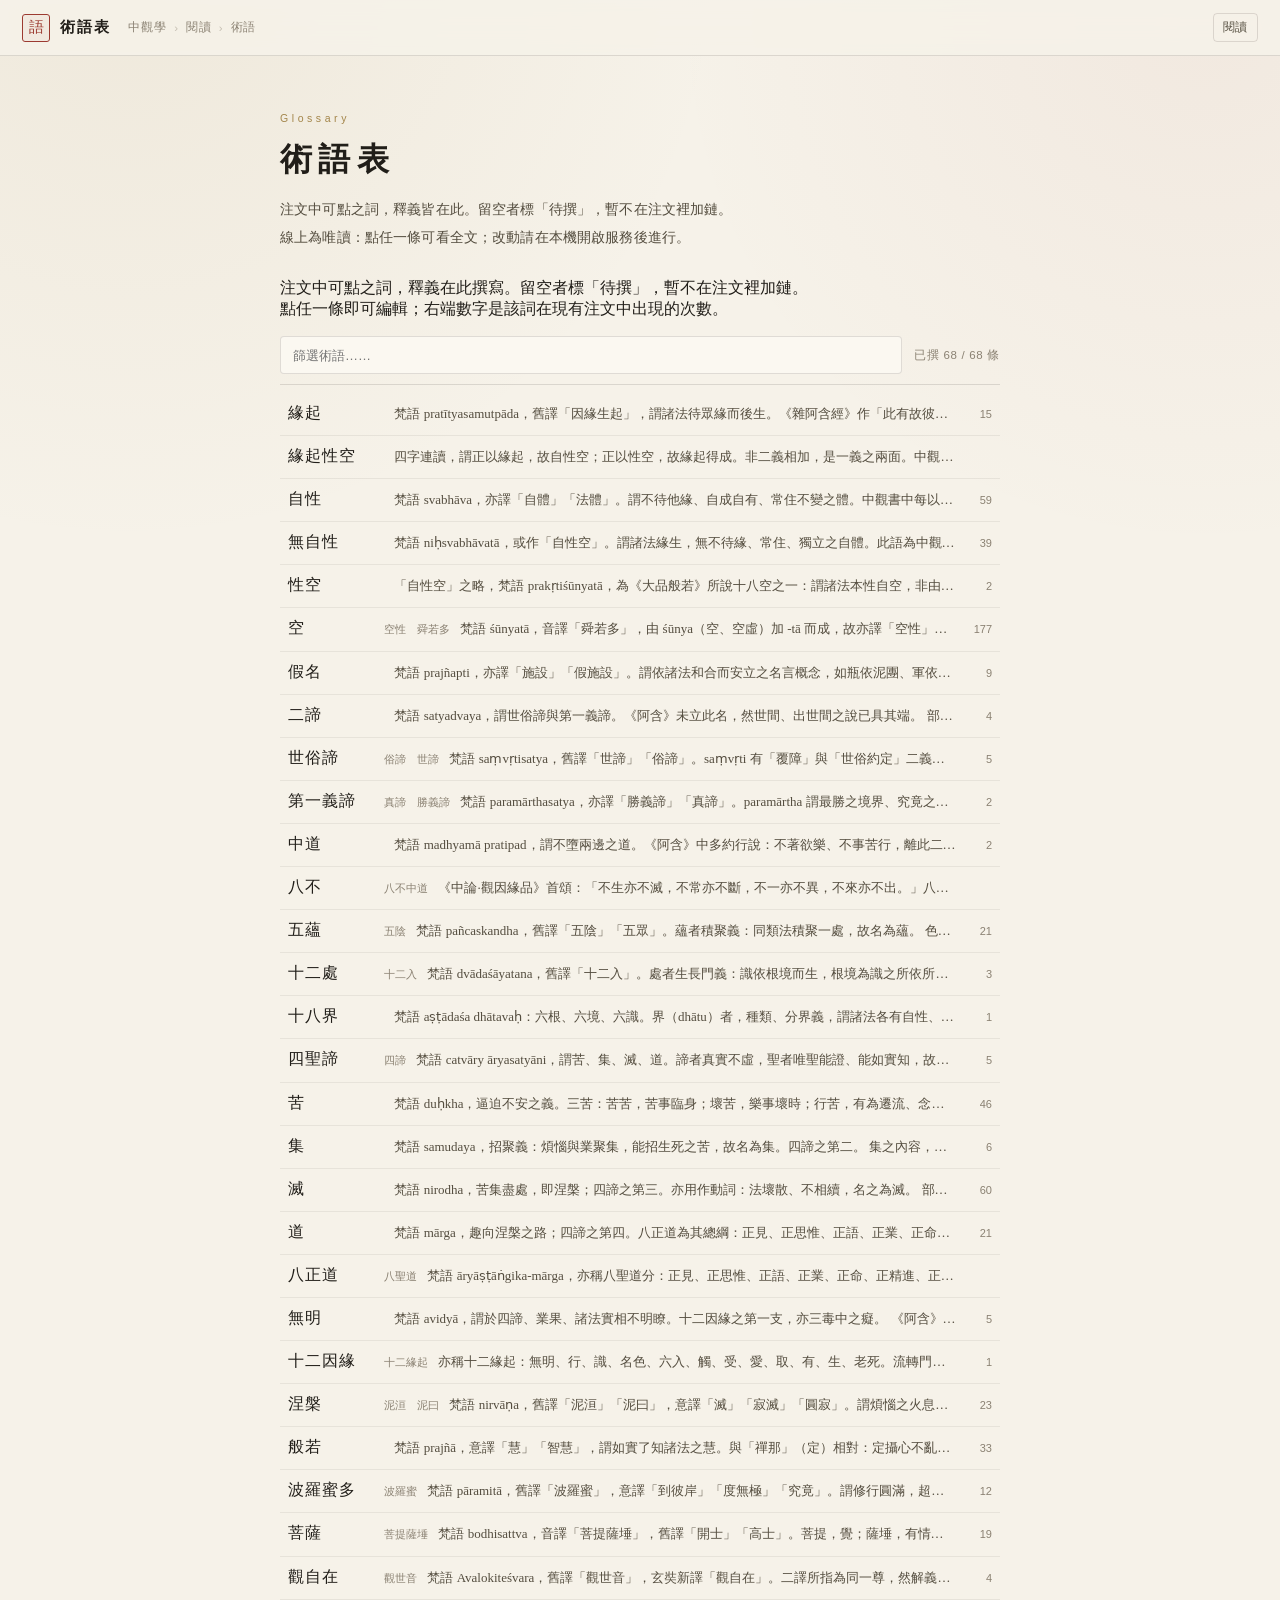
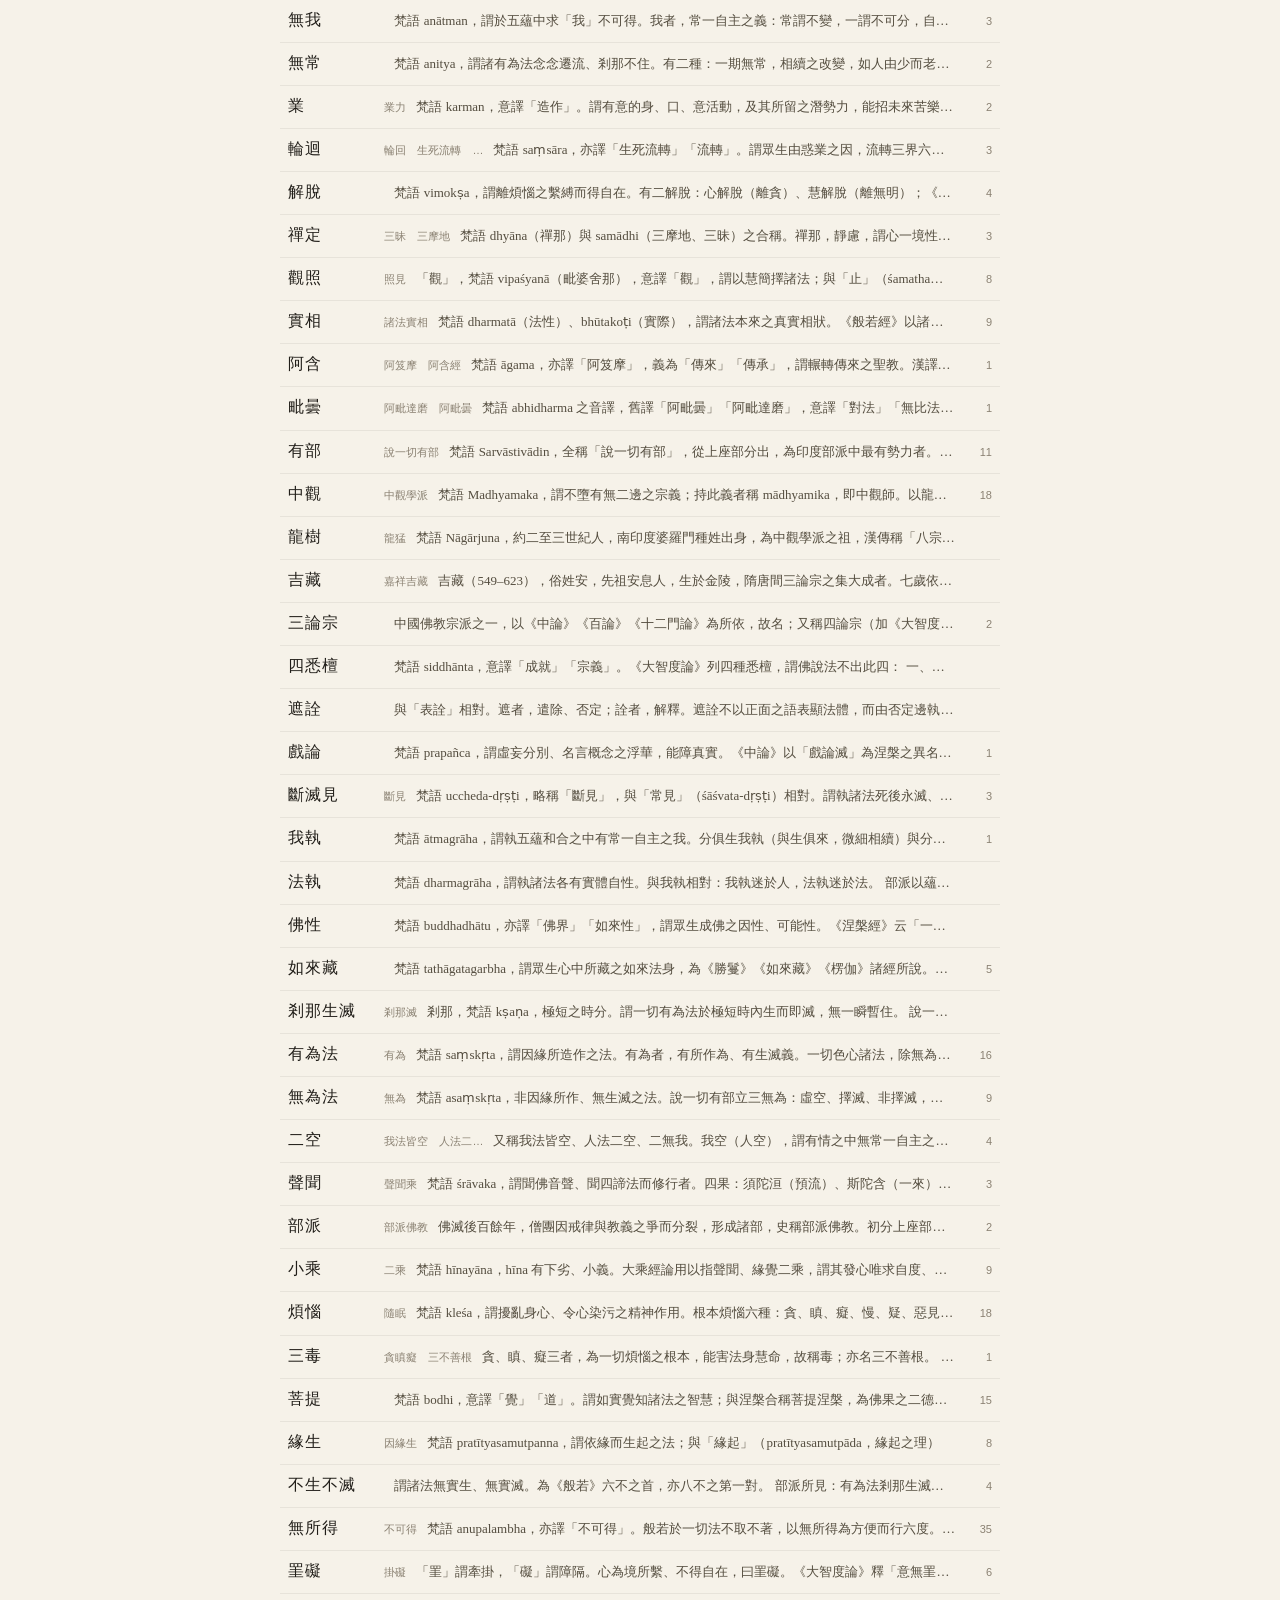
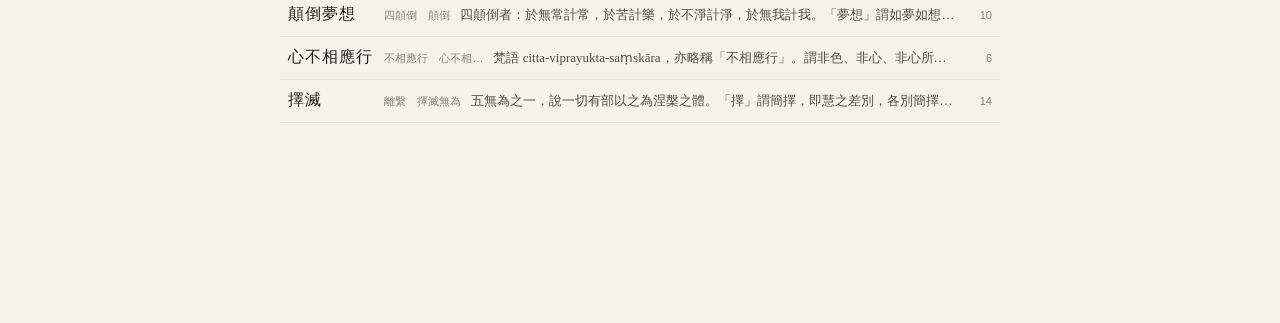
==== glossary.html @ e96fe8f3 "阅读页上线：心经白文与四十六条注、术语表 线上为只读本：页面探测不到本地 api/*，即转唯读，注文改读 annotations/T08n0251.json，术语读 glossary/terms.js" ====
<!DOCTYPE html>
<html lang="zh-Hans">
<head>
<meta charset="utf-8">
<meta name="viewport" content="width=device-width, initial-scale=1">
<title>術語表 · 中觀學</title>
<link rel="stylesheet" href="assets/reader.css?v=24">
<style>
.gpage{padding:56px 22px 200px}
.gwrap{max-width:720px;margin:0 auto}
.g-kicker{font-family:var(--sans);font-size:10.5px;letter-spacing:.34em;color:var(--gold);margin:0 0 14px}
.g-h1{font-size:32px;font-weight:600;letter-spacing:.2em;margin:0 0 14px}
.g-sub{font-size:14px;line-height:2;color:var(--ink-2);margin:0 0 26px;letter-spacing:.01em}
.g-bar{display:flex;align-items:center;gap:12px;margin:0 0 8px;padding-bottom:10px;border-bottom:1px solid var(--line)}
#gq{
  flex:1;min-width:0;height:38px;padding:0 12px;outline:none;
  font-family:var(--sans);font-size:13px;color:var(--ink);
  background:var(--paper-2);border:1px solid var(--line);border-radius:4px;
}
#gq:focus{border-color:rgba(156,58,48,.4)}
.g-count{flex:none;font-family:var(--sans);font-size:11.5px;letter-spacing:.06em;color:var(--ink-3)}
.g-row{
  display:flex;align-items:baseline;gap:10px;padding:10px 8px;cursor:pointer;
  border-bottom:1px solid var(--line-2);transition:.15s;
}
.g-row:hover{background:rgba(33,30,25,.035)}
.g-k{flex:none;min-width:5.4em;font-size:16px;letter-spacing:.06em;color:var(--ink)}
.g-k.wait{color:var(--ink-3)}
.g-aka{
  flex:none;font-family:var(--sans);font-size:11px;color:var(--ink-3);
  max-width:9em;overflow:hidden;text-overflow:ellipsis;white-space:nowrap;
}
.g-t{
  flex:1;min-width:0;font-size:13px;line-height:1.7;color:var(--ink-2);
  overflow:hidden;text-overflow:ellipsis;white-space:nowrap;
}
.g-t.wait{color:var(--ink-3);letter-spacing:.1em;font-size:12px}
.g-n{
  flex:none;font-family:var(--sans);font-size:11px;color:var(--ink-3);
  min-width:2.4em;text-align:right;
}
.ed-ro{font-size:12.5px;line-height:1.85;color:var(--ink-3);letter-spacing:.02em}
.g-chk{display:flex;align-items:center;gap:7px;font-size:13px;color:var(--ink-2);padding-top:8px}
.g-empty{padding:26px 8px;font-family:var(--sans);font-size:12.5px;color:var(--ink-3)}
@media (max-width:720px){
  .gpage{padding:34px 16px 190px}
  .g-h1{font-size:26px}
  .g-aka{display:none}
  .g-k{min-width:4.6em;font-size:15px}
}
</style>
</head>
<body>
<div id="bar"></div>

<header class="top">
  <a class="brand" href="reading.html" title="返回閱讀目錄"><span class="seal">語</span><b>術語表</b></a>
  <nav class="crumb"><a href="index.html">中觀學</a><i>›</i><a href="reading.html">閱讀</a><i>›</i><span>術語</span></nav>
  <div class="where" id="where"></div>
  <div class="tools"><a href="reading.html">閱讀</a></div>
</header>

<main class="gpage"><div class="gwrap">
  <p class="g-kicker">Glossary</p>
  <h1 class="g-h1">術語表</h1>
  <p class="g-sub" id="gSub">
    注文中可點之詞，釋義在此撰寫。留空者標「待撰」，暫不在注文裡加鏈。<br>
    點任一條即可編輯；右端數字是該詞在現有注文中出現的次數。
  </p>
    注文中可點之詞，釋義在此撰寫。留空者標「待撰」，暫不在注文裡加鏈。<br>
    點任一條即可編輯；右端數字是該詞在現有注文中出現的次數。
  </p>

  <div class="g-bar">
    <input id="gq" type="search" placeholder="篩選術語……" autocomplete="off">
    <span class="g-count" id="gCount"></span>
  </div>
  <div class="g-list" id="gList"></div>
</div></main>

<div class="editor" id="ged">
  <div class="ed-in">
    <div class="ed-quote" id="gedHead"></div>
    <div class="ed-fields">
      <label class="ed-f"><span class="ed-k">術語</span><input id="gk" placeholder="詞，如「緣起」"></label>
      <label class="ed-f"><span class="ed-k">異名</span><input id="gaka" placeholder="以「、」隔開，可空"></label>
      <label class="ed-f"><span class="ed-k k-guan">釋義</span><textarea id="gt" rows="3" placeholder="一句話說清其義；可另起一行引經論原文"></textarea></label>
      <label class="ed-f"><span class="ed-k">所據</span><input id="grefs" placeholder="經論名，以「、」隔開，可空"></label>
      <label class="ed-f"><span class="ed-k">所引</span><span class="ed-ro" id="gsrc">無</span></label>
      <label class="ed-f"><span class="ed-k">加鏈</span><span class="g-chk"><input type="checkbox" id="gauto"> 注文中自動加鏈（每條注只鏈首次）</span></label>
    </div>
    <div class="ed-act">
      <span class="hint" id="gHint"></span>
      <button id="gDel" class="danger">刪除</button>
      <button id="gCancel">取消</button>
      <button id="gSave" class="pri">存</button>
    </div>
  </div>
</div>

<div class="toast" id="toast"></div>

<script src="assets/glossary.js?v=24"></script>
</body>
</html>
---- assets/reader.css ----
:root{
  --paper:#f6f2e9; --paper-2:#fbf8f1; --paper-3:#efe9dc;
  --ink:#211e19; --ink-2:#544d3f; --ink-3:#8a8172;
  --line:rgba(33,30,25,.13); --line-2:rgba(33,30,25,.07);
  --red:#9c3a30; --red-soft:#c2695a; --gold:#a3854a; --jade:#2d5d55;
  --serif:"Songti SC","STSong","Noto Serif SC","Source Han Serif SC",serif;
  --sans:-apple-system,BlinkMacSystemFont,"PingFang SC","Hiragino Sans GB","Microsoft YaHei",sans-serif;
  --fs:18px;
}
*{box-sizing:border-box}
html{-webkit-text-size-adjust:100%}
body{
  margin:0;background:var(--paper);color:var(--ink);font-family:var(--serif);
  -webkit-font-smoothing:antialiased;
  background-image:
    radial-gradient(circle at 10% -6%, rgba(163,133,74,.09), transparent 40%),
    radial-gradient(circle at 94% 2%, rgba(156,58,48,.05), transparent 36%);
  background-attachment:fixed;
}
::selection{background:rgba(156,58,48,.16)}
a{color:inherit;text-decoration:none}

/* 頂欄 */
.top{
  position:sticky;top:0;z-index:60;height:56px;display:flex;align-items:center;gap:18px;
  padding:0 22px;background:rgba(246,242,233,.9);
  backdrop-filter:saturate(160%) blur(12px);-webkit-backdrop-filter:saturate(160%) blur(12px);
  border-bottom:1px solid var(--line);
}
.brand{display:flex;align-items:center;gap:10px;flex:none}
.seal{width:28px;height:28px;border:1px solid var(--red);color:var(--red);display:grid;place-items:center;font-size:15px;border-radius:3px;background:rgba(156,58,48,.04)}
.brand b{font-size:15px;font-weight:600;letter-spacing:.12em}
.where{font-family:var(--sans);font-size:12px;color:var(--ink-3);letter-spacing:.08em;flex:1;min-width:0;overflow:hidden;text-overflow:ellipsis;white-space:nowrap}
.where em{font-style:normal;color:var(--red)}
.tools{display:flex;gap:6px;flex:none}
.tools button{
  font-family:var(--sans);font-size:12px;letter-spacing:.06em;color:var(--ink-2);
  background:transparent;border:1px solid var(--line);border-radius:4px;
  padding:5px 9px;cursor:pointer;transition:.18s;
}
.tools button:hover{background:rgba(33,30,25,.05);color:var(--ink)}
.tools button[aria-pressed="true"]{color:var(--red);border-color:rgba(156,58,48,.35);background:rgba(156,58,48,.06)}
#bar{position:fixed;top:0;left:0;height:2px;width:0;background:linear-gradient(90deg,var(--gold),var(--red));z-index:70;transition:width .1s linear}

/* 正文：單元即一個問答回合 */
#reader{padding:40px 22px 160px}
#body{max-width:672px;margin:0 auto}
.unit{
  font-size:var(--fs);line-height:2.06;letter-spacing:.012em;
  text-indent:2em;margin:0 0 .38em;text-align:justify;
}
.qw{color:var(--red);font-weight:400}
.aw{color:var(--jade);font-weight:400}
.mark{
  color:var(--red);font-size:.62em;vertical-align:super;line-height:0;
  cursor:pointer;padding:0 1px;font-family:var(--sans);transition:.15s;
}
.mark::after{content:attr(data-no)}
.mark + .mark{margin-left:3px}  /* 一句之內詞注與句注相鄰時，兩個小號不致連作一團 */
.mark:hover{background:var(--red);color:#fff;border-radius:2px}
.mark.flash{animation:fl .9s ease}
@keyframes fl{0%,100%{background:transparent}30%{background:rgba(156,58,48,.22)}}

/* 注：緊跟在有注的單元之後 */
.notes{
  margin:2px 0 18px;padding:9px 0 2px 13px;
  border-left:2px solid rgba(156,58,48,.16);
  font-size:calc(var(--fs) * .79);line-height:1.82;color:var(--ink-2);
}
.nt{display:flex;gap:8px;padding:2px 6px 2px 0;border-radius:3px;transition:.15s}
.nt:hover{background:rgba(33,30,25,.035)}
.nt.flash{background:rgba(156,58,48,.09)}
.nn{color:var(--red);flex:none;width:1.25em;font-family:var(--sans);font-size:.92em;cursor:pointer;padding-top:.15em}
.nb{flex:1;cursor:text;white-space:normal;word-break:break-word}

/* 注文分三截：原義 / 觀義 / 串講。各帶小標籤，字號比注文再小一檔 */
.nparts{margin-top:.3em}
.npart{display:block;margin:0 0 .42em;white-space:normal}
.npart:last-child{margin-bottom:0}
/* 分段：首段緊接標籤不縮進（.np），其後各段不空行，只首行縮進兩格（.np-p） */
.np-p{margin:0;text-indent:2em}
.nk{
  display:inline-block;font-family:var(--sans);font-size:10px;letter-spacing:.1em;
  padding:1px 5px;border-radius:3px;margin-right:.5em;vertical-align:.12em;white-space:nowrap;
}
.k-yuan{color:#7a5a1e;background:rgba(163,133,74,.15)}
.k-guan{color:var(--red);background:rgba(156,58,48,.09)}
.k-chuan{color:var(--jade);background:rgba(45,93,85,.11)}
.k-other{color:var(--ink-3);background:rgba(33,30,25,.06)}
.np{white-space:normal}
.nb-i{white-space:normal}
.nplain{white-space:normal;margin-top:.35em}
/* 所引：一書一條，含品名、原文、出處 */
.nsrc{
  margin-top:.55em;font-family:var(--sans);font-size:11px;line-height:1.7;
  color:var(--ink-3);letter-spacing:.02em;
}
.nsrc i{font-style:normal;opacity:.62;margin-right:.5em}
.nsrc-l{display:flex;flex-direction:column;gap:.5em}
.nsrc-i{padding-left:.8em;border-left:2px solid rgba(156,58,48,.16)}
.nsw{font-family:var(--serif);font-size:12.5px;color:var(--gold);letter-spacing:.05em}
.nsq{
  font-family:"Kaiti SC","STKaiti","KaiTi",var(--serif);
  font-size:calc(var(--fs)*.79);line-height:1.95;color:var(--ink-2);
  white-space:pre-line;letter-spacing:.02em;margin:.1em 0 .06em;
}
.nsl{font-size:10.5px;color:var(--ink-3);opacity:.78;letter-spacing:.02em}

/* 術語：注文裡可點的詞，虛線下劃 */
.term{
  color:var(--red);cursor:pointer;padding:0 1px;
  border-bottom:1px dotted rgba(156,58,48,.42);transition:.15s;
}
.term:hover{background:rgba(156,58,48,.08);border-bottom-color:var(--red)}

/* 術語卡：釋義可長至數段，故設限高、內滾 */
.tcard{
  position:absolute;z-index:85;width:min(420px,88vw);
  max-height:min(72vh,560px);overflow:auto;overscroll-behavior:contain;
  background:var(--paper-2);border:1px solid var(--line);border-radius:6px;
  box-shadow:0 14px 34px -22px rgba(33,30,25,.8);padding:13px 15px;
  font-size:13px;line-height:1.92;color:var(--ink-2);
}
.tcard[hidden]{display:none}
.tcard p{margin:.62em 0 0}
.tcard p:first-child{margin-top:0}
.tc-h{display:flex;align-items:baseline;gap:8px;margin:0 0 6px}
.tc-h b{font-size:15.5px;font-weight:600;letter-spacing:.08em;color:var(--red)}
.tc-h button{
  margin-left:auto;border:0;background:transparent;color:var(--ink-3);cursor:pointer;
  font-family:var(--sans);font-size:14px;line-height:1;padding:0 2px;
}
.tc-h button:hover{color:var(--red)}
.tc-empty{color:var(--ink-3);letter-spacing:.1em;font-size:12.5px}
/* 術語卡所引：左豎線，書名・品名・引文・行號四層 */
.tc-quote{
  margin:.85em 0 0;padding:.1em 0 .1em .8em;
  border-left:2px solid var(--line);
}
.tq-k{font-family:var(--sans);font-size:10.5px;letter-spacing:.14em;color:var(--ink-3);margin:0 0 .2em}
.tq-h{font-family:var(--sans);font-size:11px;letter-spacing:.04em;color:var(--red-soft)}
.tq-q{margin:.1em 0 0;font-size:12.5px;line-height:1.85;white-space:pre-line}
.tq-l{margin:.15em 0 0;font-family:var(--sans);font-size:10.5px;color:var(--ink-3);letter-spacing:.03em}
.tc-src{margin-top:.55em;font-family:var(--sans);font-size:11px;color:var(--ink-3)}
.tc-act{
  margin-top:.6em;padding-top:.5em;border-top:1px solid var(--line-2);
  font-family:var(--sans);font-size:11px;letter-spacing:.06em;
}
.tc-act a{color:var(--red)}
/* 注文前的引文：所注原文，用朱色括起來，與注文分開 */
.nq{color:var(--red-soft);letter-spacing:.01em}
.nq::before{content:"「"}
.nq::after{content:"」"}
.nc{color:var(--ink-3);padding-right:.15em}
/* 底本引文跨段未收號處，末尾補的淡色收號（非原文） */
.qfill{color:var(--ink-3);opacity:.55;cursor:help}
.nd{
  flex:none;border:0;background:transparent;color:var(--ink-3);cursor:pointer;
  font-family:var(--sans);font-size:11px;opacity:0;transition:.15s;padding:0 4px;
}
.nt:hover .nd{opacity:1}
.nd:hover{color:var(--red)}

/* 只讀（靜態託管，無 api 可寫）：藏起「加注」浮鈕與刪注「×」，
   注文仍可讀、術語仍可點，只是不再有編輯入口 */
body.ro #tip,body.ro .nd{display:none!important}
body.ro .nb{cursor:auto}
body.ro #tip{pointer-events:none}

/* 標題 */
.pin{text-align:center;margin:54px 0 26px}
.pin h2{
  font-size:calc(var(--fs) * 1.1);font-weight:600;letter-spacing:.22em;margin:0;
  display:inline-block;padding-bottom:10px;border-bottom:1px solid var(--line);
}
.pin .sub{font-family:var(--sans);font-size:10.5px;letter-spacing:.26em;color:var(--gold);display:block;margin-top:9px}
.juan-h{
  margin:0 0 30px;padding-top:6px;
  font-family:var(--sans);font-size:11px;letter-spacing:.3em;color:var(--ink-3);
  display:flex;justify-content:space-between;align-items:baseline;
  border-bottom:1px solid var(--line);padding-bottom:8px;
}
.byline{text-align:right;font-size:calc(var(--fs)*.8);color:var(--ink-3);margin:-8px 0 24px}
.trailer{text-align:center;font-size:calc(var(--fs)*.76);color:var(--ink-3);letter-spacing:.16em;margin:30px 0}

/* 選中加注 */
.tip{
  position:absolute;z-index:80;display:none;transform:translate(-50%,-100%);
  background:var(--ink);color:var(--paper-2);border:0;border-radius:4px;
  padding:6px 12px;font-family:var(--sans);font-size:12px;letter-spacing:.08em;cursor:pointer;
}
.tip:hover{background:var(--red)}

/* 編輯器 */
.editor{
  position:fixed;left:0;right:0;bottom:0;z-index:90;display:none;
  background:var(--paper-2);border-top:1px solid var(--line);
  box-shadow:0 -8px 30px -20px rgba(33,30,25,.6);padding:14px 22px 16px;
  max-height:78vh;overflow-y:auto;
}
.editor.on{display:block}
.ed-in{max-width:672px;margin:0 auto}
.ed-quote{
  font-size:calc(var(--fs)*.77);color:var(--ink-3);line-height:1.7;
  padding:0 0 8px;border-bottom:1px dashed var(--line);margin-bottom:10px;
  max-height:3.6em;overflow:hidden;
}
.ed-quote b{color:var(--red);font-weight:400}

/* 三欄式：原義 / 觀義 / 串講 / 所引 */
.ed-fields{display:flex;flex-direction:column;gap:7px}
.ed-f{display:flex;gap:9px;align-items:flex-start}
.ed-k{
  flex:none;width:2.7em;text-align:right;padding-top:8px;
  font-family:var(--sans);font-size:11px;letter-spacing:.08em;color:var(--ink-3);
}
.ed-k.k-yuan,.ed-k.k-guan,.ed-k.k-chuan{color:var(--ink-2)}
.ed-f textarea,.ed-f input:not([type="checkbox"]){
  flex:1;min-width:0;width:auto;
  font-family:var(--serif);font-size:calc(var(--fs)*.86);line-height:1.85;color:var(--ink);
  background:var(--paper);border:1px solid var(--line);border-radius:4px;
  padding:8px 11px;outline:none;
}
.ed-f textarea{resize:vertical;min-height:36px;max-height:220px;overflow-y:auto}
.ed-f input:not([type="checkbox"]){height:36px}
.ed-f textarea:focus,.ed-f input:not([type="checkbox"]):focus{border-color:rgba(156,58,48,.4)}
.ed-act{display:flex;align-items:center;gap:10px;margin-top:10px}
.ed-act .hint{flex:1;font-family:var(--sans);font-size:11px;color:var(--ink-3);letter-spacing:.06em}
.ed-act button{
  font-family:var(--sans);font-size:12.5px;letter-spacing:.08em;cursor:pointer;
  border-radius:4px;padding:6px 16px;border:1px solid var(--line);background:transparent;color:var(--ink-2);
}
.ed-act button.pri{background:var(--red);color:#fdf9f2;border-color:var(--red)}
.ed-act button.danger{color:var(--red);border-color:rgba(156,58,48,.3)}

/* 目錄 */
#toc{
  position:fixed;top:56px;right:0;bottom:0;width:280px;z-index:55;
  background:var(--paper-2);border-left:1px solid var(--line);
  transform:translateX(100%);transition:transform .26s ease;overflow-y:auto;
}
#toc.on{transform:none}
.toc-in{padding:18px 16px 60px}
.toc-t{font-family:var(--sans);font-size:10.5px;letter-spacing:.28em;color:var(--ink-3);margin:0 0 12px}
.toc-j{display:block;padding:6px 8px;border-radius:4px;font-size:14px;color:var(--ink-2);cursor:pointer;transition:.15s}
.toc-j:hover{background:rgba(33,30,25,.05);color:var(--ink)}
.toc-j.on{color:var(--red);background:rgba(156,58,48,.07)}
.toc-j small{font-family:var(--sans);font-size:10.5px;color:var(--ink-3);margin-left:6px}

/* 潔本 */
body.clean .mark{display:none}
body.clean .notes{display:none}

.err{max-width:560px;margin:80px auto;text-align:center;color:var(--ink-2);font-size:15px;line-height:2}
.err code{font-family:ui-monospace,Menlo,monospace;background:var(--paper-3);padding:2px 7px;border-radius:3px;font-size:13px}
.toast{
  position:fixed;left:50%;bottom:24px;transform:translateX(-50%) translateY(20px);
  background:var(--ink);color:var(--paper-2);padding:8px 16px;border-radius:4px;
  font-family:var(--sans);font-size:12.5px;letter-spacing:.06em;opacity:0;pointer-events:none;
  transition:.24s;z-index:120;
}
.toast.on{opacity:1;transform:translateX(-50%) translateY(0)}

@media (max-width:720px){
  #reader{padding:24px 16px 170px}
  .where{display:none}
  #toc{width:86vw}
  .top{padding:0 14px;gap:10px}
}

/* ---------- 短篇模式：一經到底，不分卷 ---------- */
body[data-mode="short"] #body{max-width:640px}
body[data-mode="short"] #reader{padding:56px 22px 180px}
body[data-mode="short"] .unit{
  font-size:calc(var(--fs) * 1.06);line-height:2.14;
  text-indent:0;margin:0 0 .5em;letter-spacing:.02em;
}
body[data-mode="short"] .pin{margin:0 0 34px}
body[data-mode="short"] .pin h2{
  font-size:calc(var(--fs) * 1.5);letter-spacing:.3em;font-weight:600;
  padding-bottom:14px;border-bottom:1px solid var(--line);
}
body[data-mode="short"] .pin .sub{margin-top:12px;letter-spacing:.22em}
body[data-mode="short"] .byline{margin:0 0 44px;font-size:calc(var(--fs)*.78)}
body[data-mode="short"] .notes{margin:0 0 26px}
body[data-mode="short"] #tocBtn{display:none}
.dh{letter-spacing:.16em;text-align:center;color:var(--ink-2)}
body.clean .unit{text-indent:0}
.tools a{
  font-family:var(--sans);font-size:12px;letter-spacing:.06em;color:var(--ink-2);
  border:1px solid var(--line);border-radius:4px;padding:5px 9px;transition:.18s;
}
.tools a:hover{background:rgba(33,30,25,.05);color:var(--ink)}

/* 打不開時的提示頁 */
.err-t{font-size:15px;line-height:2;color:var(--ink-2);margin:0 0 20px}
.err-u{margin:0 0 22px}
.err-u a{
  display:inline-block;font-family:var(--sans);font-size:13px;letter-spacing:.04em;
  color:#fdf9f2;background:var(--red);padding:9px 18px;border-radius:4px;
}
.err-u a:hover{background:#8d332a}
.err-h{font-family:var(--sans);font-size:12px;color:var(--ink-3);line-height:2;margin:8px 0}
.err-h a{color:var(--red);border-bottom:1px solid rgba(156,58,48,.3)}

/* ---------- 面包屑 ---------- */
.crumb{
  display:flex;align-items:center;gap:7px;flex:none;
  font-family:var(--sans);font-size:11.5px;letter-spacing:.08em;color:var(--ink-3);
}
.crumb a{color:var(--ink-3);transition:.15s}
.crumb a:hover{color:var(--red)}
.crumb i{font-style:normal;opacity:.45}
@media (max-width:720px){
  .crumb{font-size:11px;gap:5px}
}

/* 窄屏：藏起書名文字，只留印章，給面包屑與工具讓位 */
@media (max-width:560px){
  .brand b{display:none}
  .top{gap:8px;padding:0 12px}
  .tools button,.tools a{padding:5px 7px;font-size:11.5px;letter-spacing:.02em}
  .crumb{font-size:10.5px}
}

/* ---------- 編輯器：所引條目 ---------- */
.ed-srcbox{flex:1;min-width:0}
.ed-srcs{display:flex;flex-direction:column;gap:8px}
.ed-srow{
  border:1px solid var(--line);border-radius:4px;padding:8px 9px 9px;
  background:rgba(251,248,241,.7);
}
.ed-srow-h{display:flex;gap:6px;margin-bottom:6px}
.ed-f .ed-srow input{
  height:30px;padding:4px 8px;font-size:12.5px;background:var(--paper);
}
.ed-f .ed-srow .sw{flex:0 0 11em}
.ed-f .ed-srow .sp{flex:1 1 auto}
.ed-f .ed-srow textarea{
  min-height:38px;max-height:200px;padding:6px 8px;font-size:12.5px;line-height:1.75;
  margin-bottom:6px;
}
.ed-srow .sdel{
  flex:none;width:28px;height:30px;border:1px solid var(--line);border-radius:4px;
  background:transparent;color:var(--ink-3);cursor:pointer;font-size:14px;line-height:1;
}
.ed-srow .sdel:hover{color:var(--red);border-color:rgba(156,58,48,.3)}
.ed-addsrc{
  margin-top:7px;font-family:var(--sans);font-size:11.5px;letter-spacing:.06em;
  color:var(--ink-3);background:transparent;border:1px dashed var(--line);
  border-radius:4px;padding:5px 10px;cursor:pointer;transition:.15s;
}
.ed-addsrc:hover{color:var(--red);border-color:rgba(156,58,48,.3)}

/* 塊級容器裡的輸入單元要顯式滿寬（flex 規則管不到） */
.ed-f .ed-srow textarea,.ed-f .ed-srow .sl{width:100%}
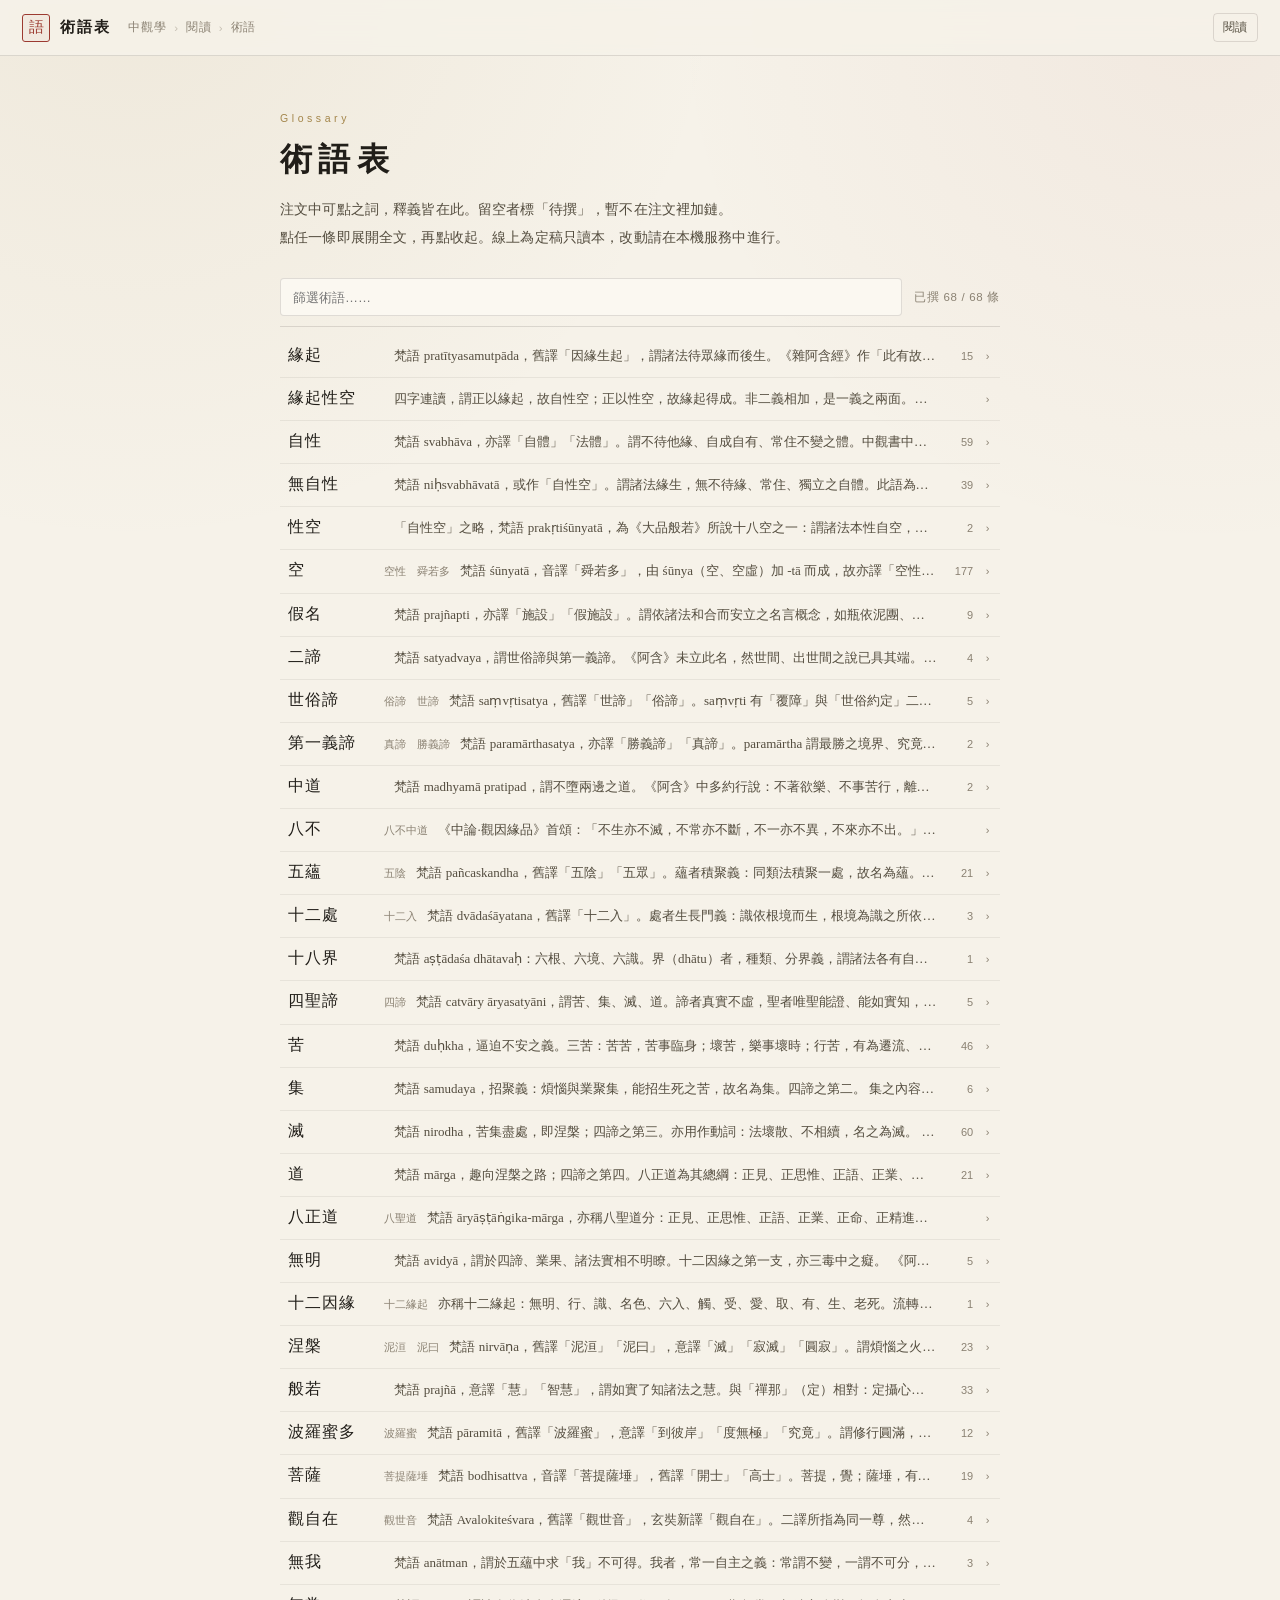
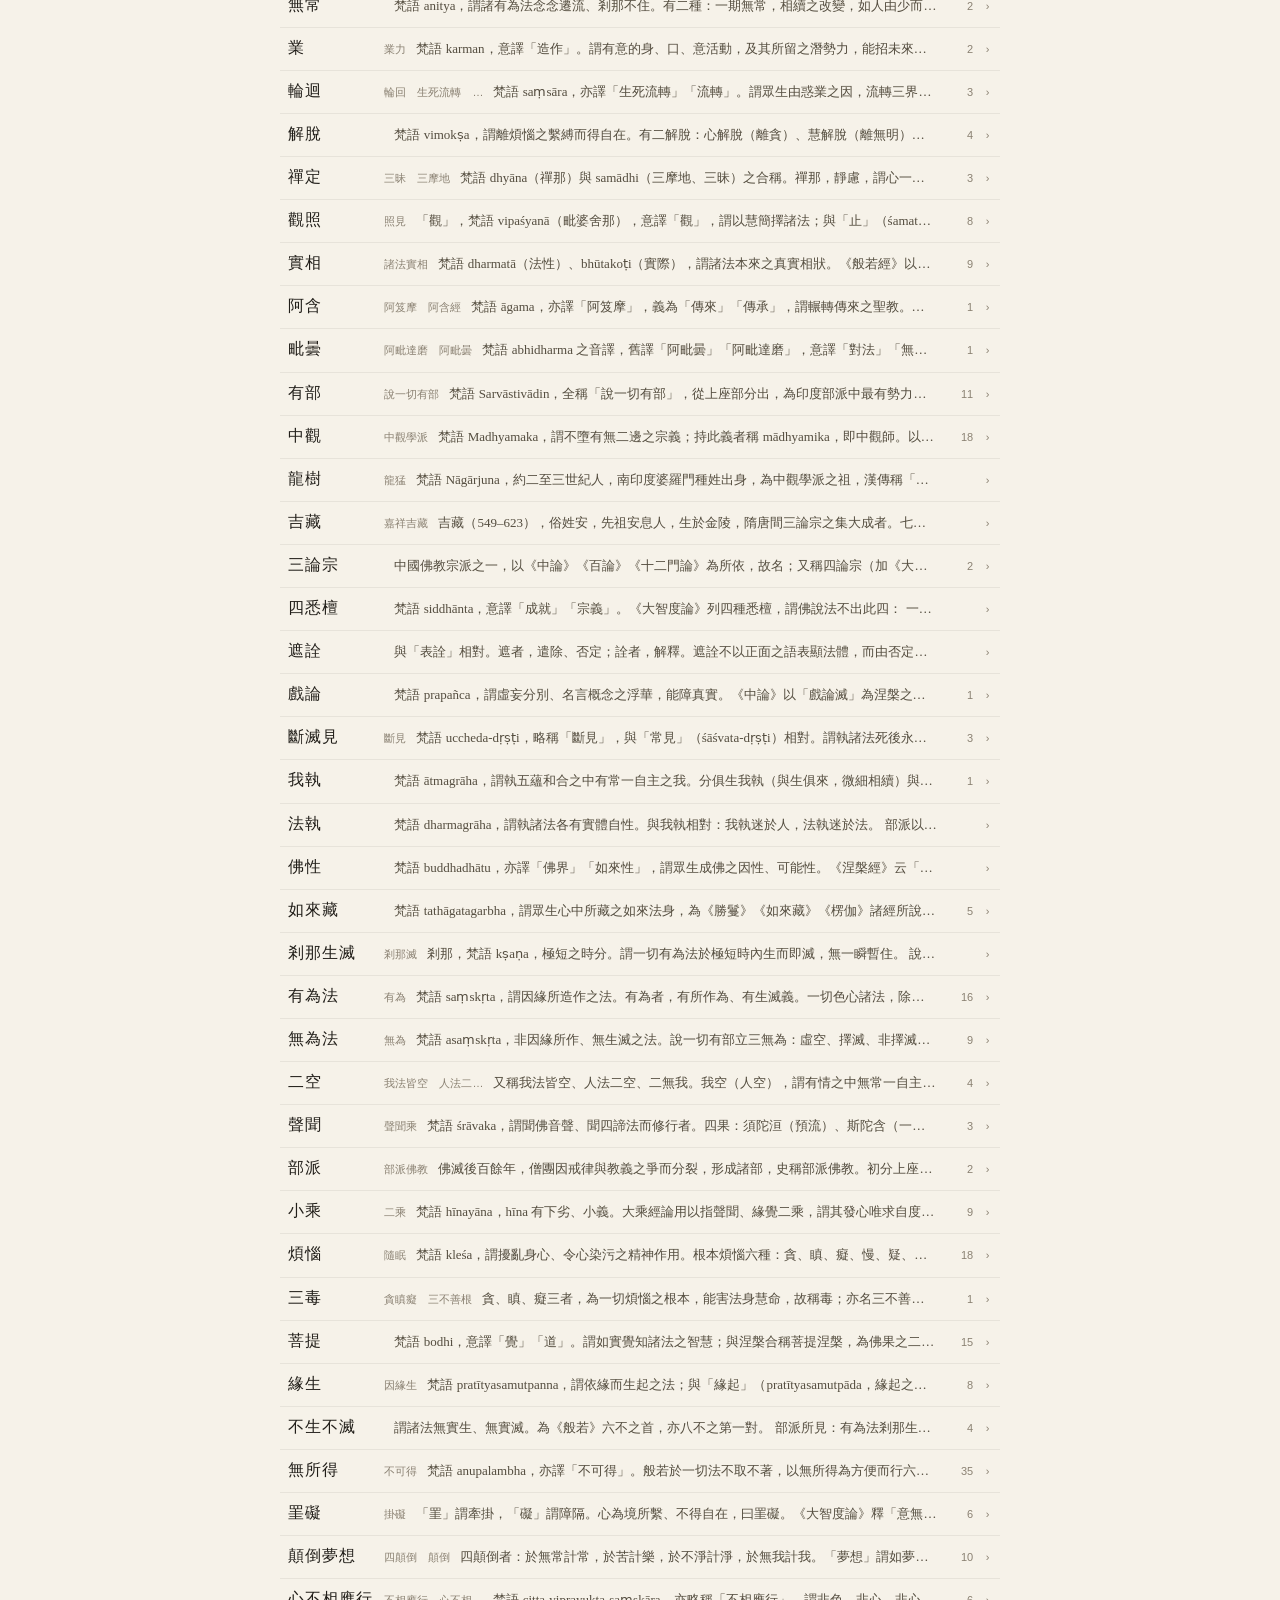
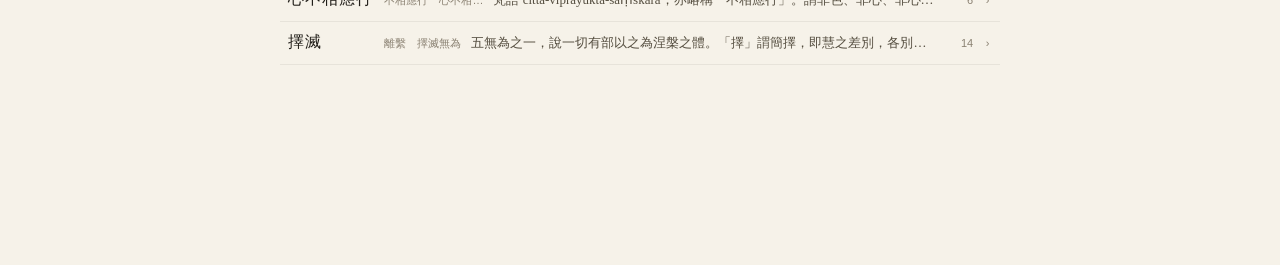
==== commit 0d727454: "术语表：点一条就地展开，不再弹出编辑面板 原先点条目直接开编辑框，线上又不能存，读全文反而碍事。改为： 点一条即在行下展开全文，再点收起；一次只开一条——「空」这类长条 九百多字，同开数条会把列表撑散" ====
--- a/glossary.html
+++ b/glossary.html
@@ -7,6 +7,8 @@
 <link rel="stylesheet" href="assets/reader.css?v=24">
 <style>
 .gpage{padding:56px 22px 200px}
+/* 頂欄是 sticky，錨點與展開後的自動捲動都留出它的高度 */
+html{scroll-padding:66px 0 28px}
 .gwrap{max-width:720px;margin:0 auto}
 .g-kicker{font-family:var(--sans);font-size:10.5px;letter-spacing:.34em;color:var(--gold);margin:0 0 14px}
 .g-h1{font-size:32px;font-weight:600;letter-spacing:.2em;margin:0 0 14px}
@@ -42,6 +44,42 @@
 .ed-ro{font-size:12.5px;line-height:1.85;color:var(--ink-3);letter-spacing:.02em}
 .g-chk{display:flex;align-items:center;gap:7px;font-size:13px;color:var(--ink-2);padding-top:8px}
 .g-empty{padding:26px 8px;font-family:var(--sans);font-size:12.5px;color:var(--ink-3)}
+
+/* 點一條即就地展開全文：一次只開一條，免得長條把列表撐散 */
+.g-car{
+  flex:none;width:.8em;text-align:center;
+  font-family:var(--sans);font-size:11px;color:var(--ink-3);transition:transform .18s;
+}
+.g-row.on{background:rgba(156,58,48,.05);box-shadow:inset 2px 0 0 rgba(156,58,48,.35)}
+.g-row.on .g-car{transform:rotate(90deg);color:var(--red)}
+.g-panel{
+  margin:0 0 2px;padding:6px 16px 20px;
+  border-bottom:1px solid var(--line-2);
+  background:linear-gradient(180deg,rgba(156,58,48,.035),rgba(156,58,48,0) 62%);
+}
+.g-panel p{
+  font-size:14.5px;line-height:2.05;letter-spacing:.01em;color:var(--ink);
+  margin:0 0 14px;text-align:justify;
+}
+.g-panel p:last-child{margin-bottom:0}
+.g-panel .g-p-meta{
+  font-family:var(--sans);font-size:11px;line-height:1.95;letter-spacing:.05em;
+  color:var(--ink-3);margin:0 0 12px;text-align:left;
+}
+.g-panel .g-p-edit{
+  margin:16px 0 0;padding-top:12px;border-top:1px dashed var(--line);
+  font-family:var(--sans);font-size:11.5px;letter-spacing:.08em;color:var(--red);
+  cursor:pointer;text-align:left;
+}
+.g-panel .g-p-edit:hover{opacity:.72}
+.g-panel .tc-quote{margin:16px 0 0;padding-left:12px;border-left-color:rgba(156,58,48,.22)}
+.g-panel .tc-quote > * + *{margin-top:9px}      /* 一條引文與下一條之間留白 */
+.g-panel .tc-quote .tq-q,.g-panel .tc-quote .tq-l{margin-top:2px}
+.g-panel .tq-q{font-size:13px;line-height:2}
+@media (max-width:720px){
+  .g-panel{padding:4px 10px 16px}
+  .g-panel p{font-size:14px;line-height:2}
+}
 @media (max-width:720px){
   .gpage{padding:34px 16px 190px}
   .g-h1{font-size:26px}
@@ -65,10 +103,7 @@
   <h1 class="g-h1">術語表</h1>
   <p class="g-sub" id="gSub">
     注文中可點之詞，釋義在此撰寫。留空者標「待撰」，暫不在注文裡加鏈。<br>
-    點任一條即可編輯；右端數字是該詞在現有注文中出現的次數。
-  </p>
-    注文中可點之詞，釋義在此撰寫。留空者標「待撰」，暫不在注文裡加鏈。<br>
-    點任一條即可編輯；右端數字是該詞在現有注文中出現的次數。
+    點任一條即展開全文，再點收起；右端數字是該詞在現有注文中出現的次數。
   </p>
 
   <div class="g-bar">
@@ -100,6 +135,6 @@
 
 <div class="toast" id="toast"></div>
 
-<script src="assets/glossary.js?v=24"></script>
+<script src="assets/glossary.js?v=25"></script>
 </body>
 </html>
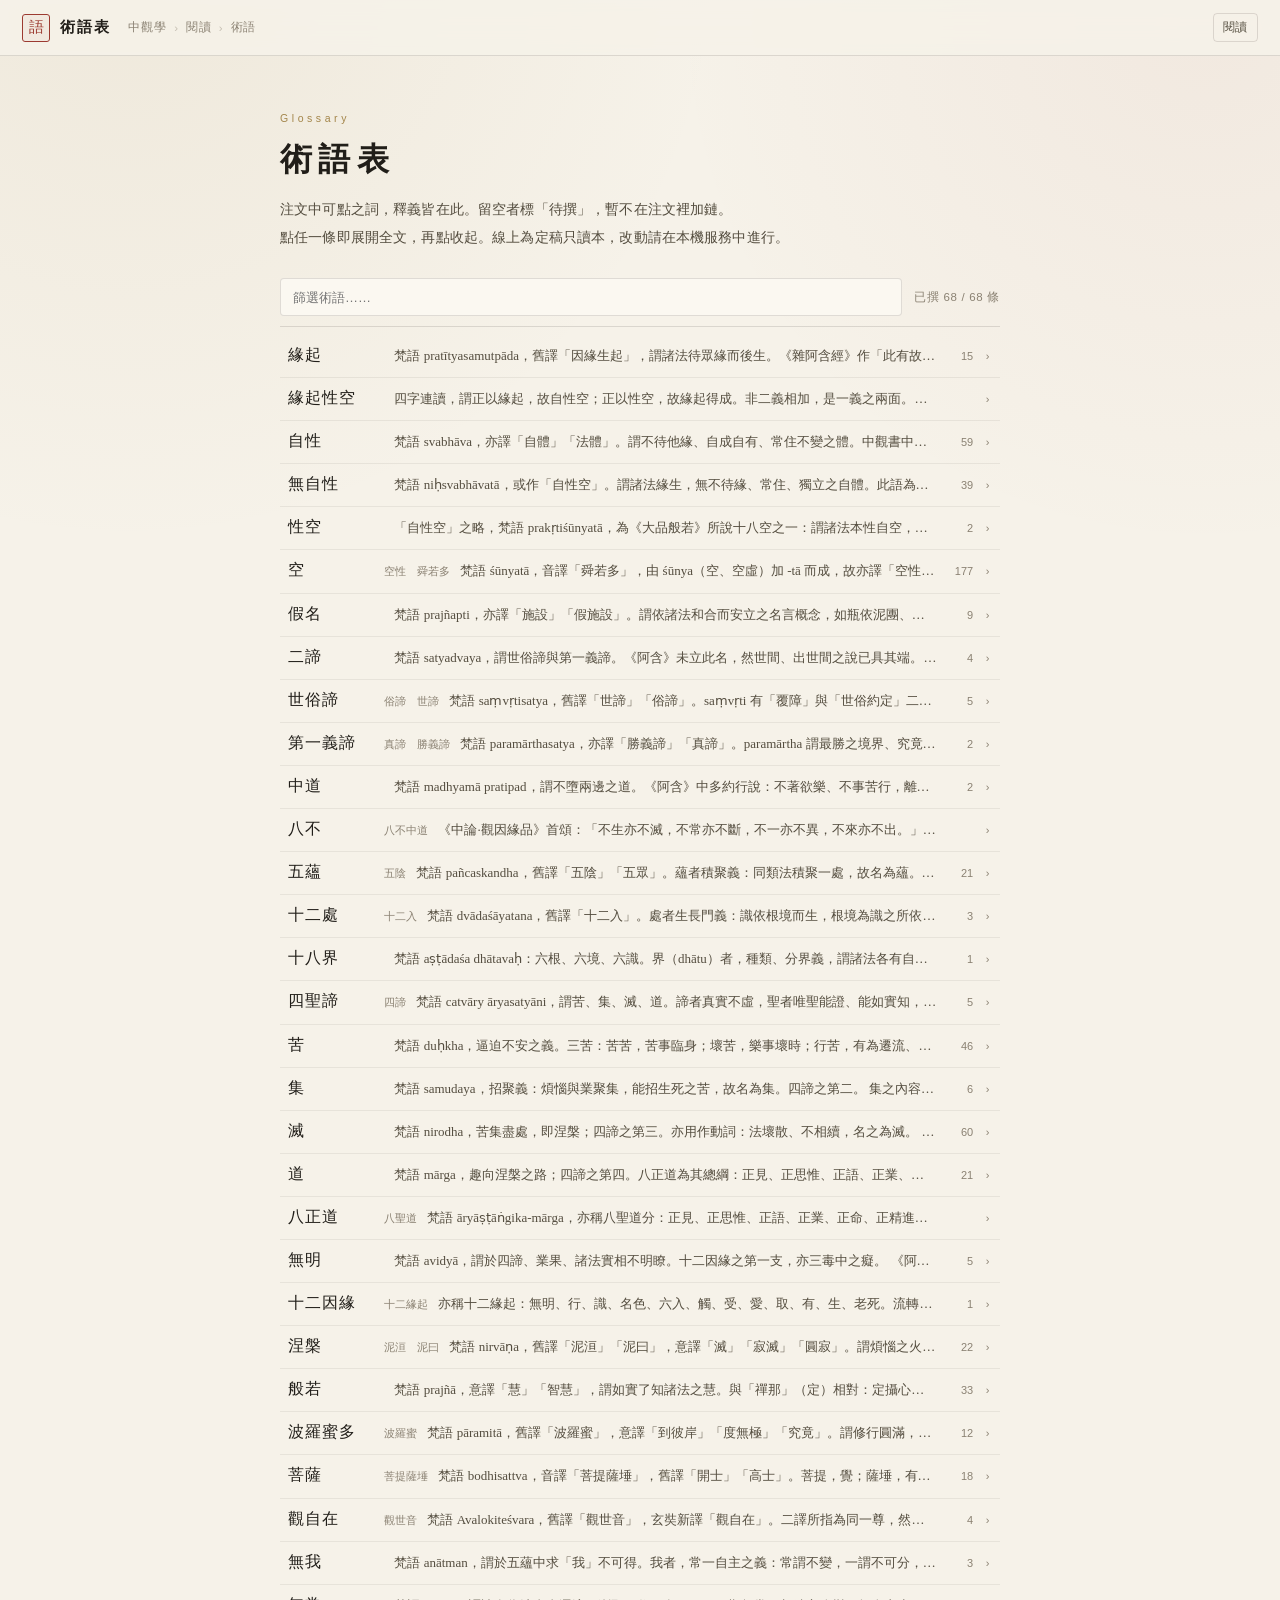
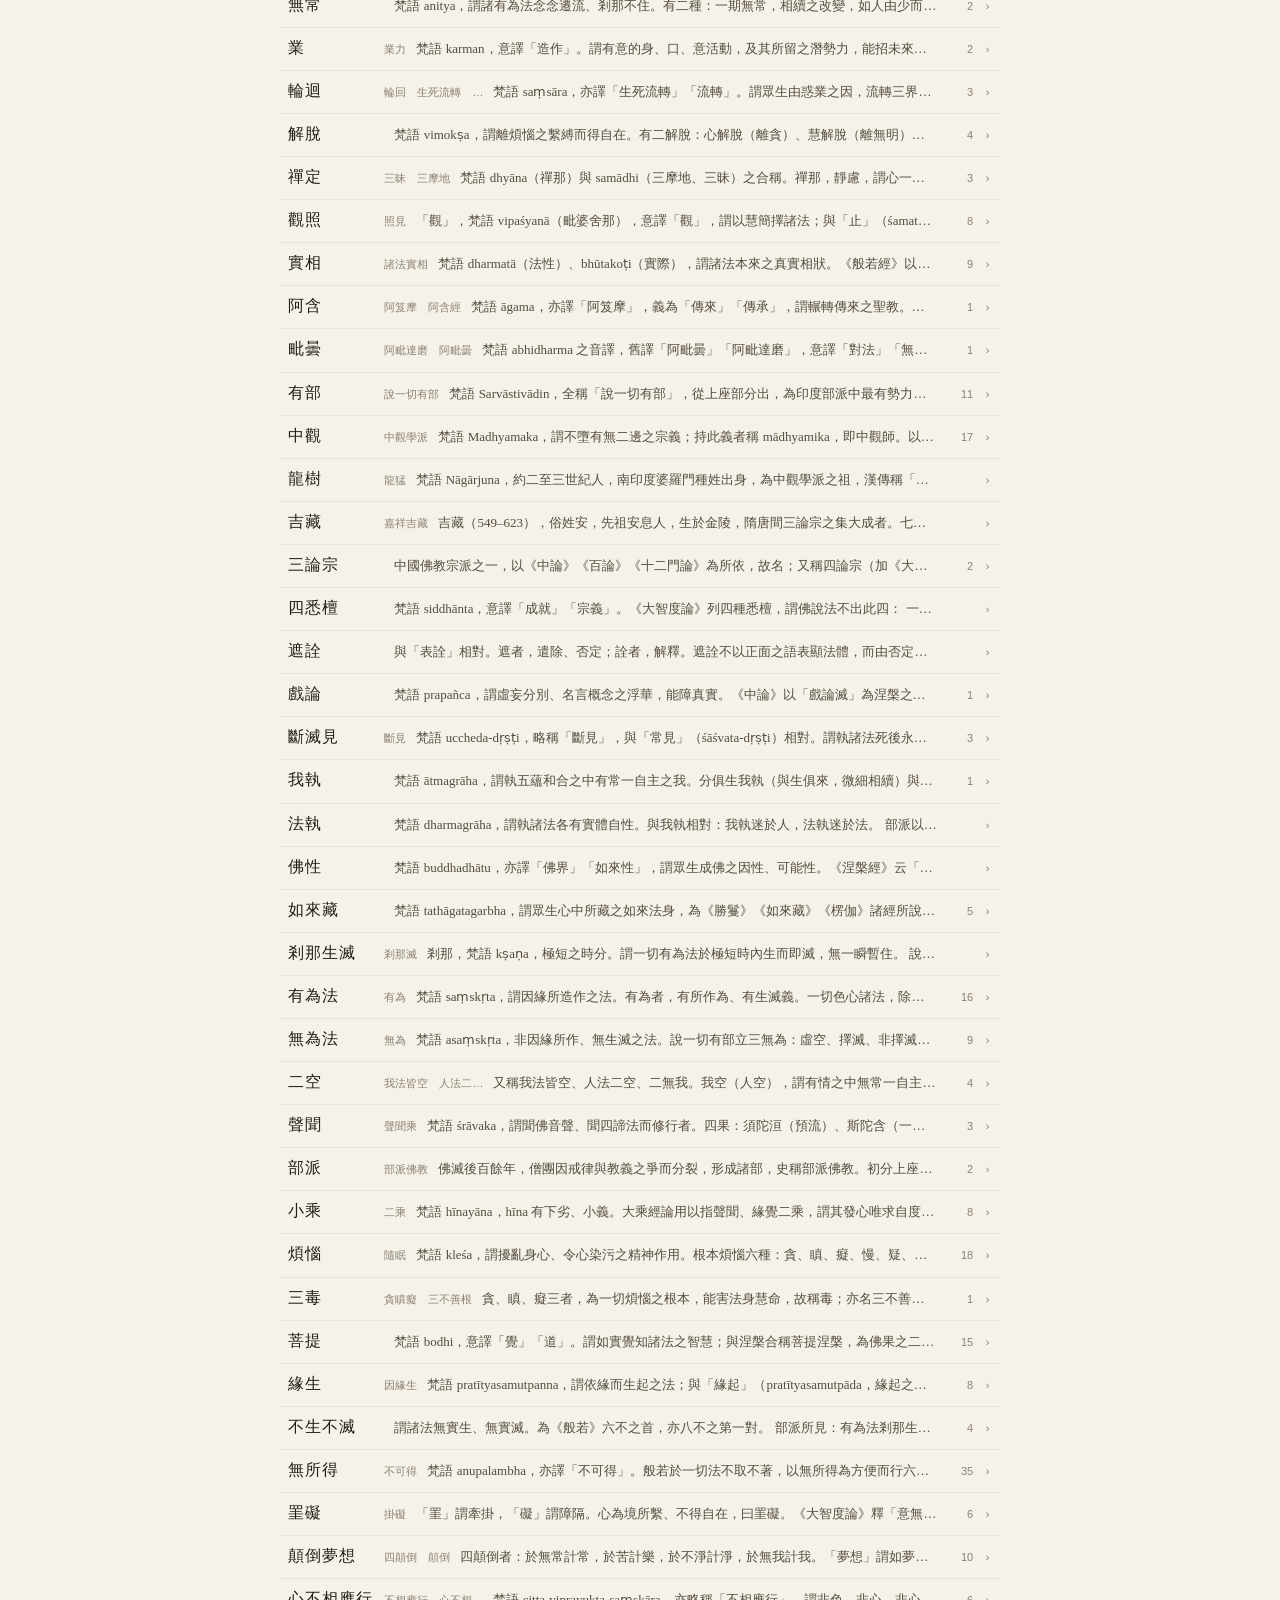
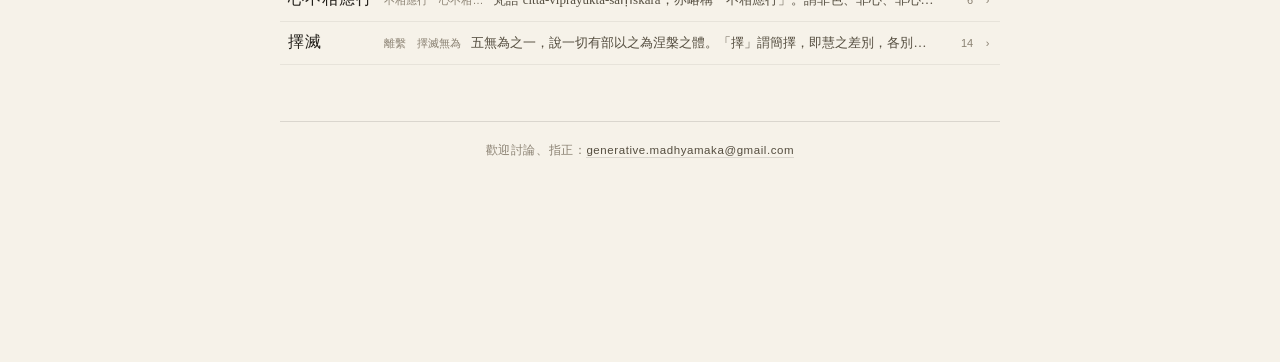
==== commit 65a84f32: "各页底部留联系邮箱，欢迎讨论指正 index、reading、glossary、心经阅读页四页，内容之后加一行页脚： 「歡迎討論、指正：generative.madhyamaka@gmail.com」" ====
--- a/glossary.html
+++ b/glossary.html
@@ -4,7 +4,7 @@
 <meta charset="utf-8">
 <meta name="viewport" content="width=device-width, initial-scale=1">
 <title>術語表 · 中觀學</title>
-<link rel="stylesheet" href="assets/reader.css?v=24">
+<link rel="stylesheet" href="assets/reader.css?v=25">
 <style>
 .gpage{padding:56px 22px 200px}
 /* 頂欄是 sticky，錨點與展開後的自動捲動都留出它的高度 */
@@ -111,6 +111,8 @@
     <span class="g-count" id="gCount"></span>
   </div>
   <div class="g-list" id="gList"></div>
+
+  <footer class="pfoot">歡迎討論、指正：<a href="mailto:generative.madhyamaka@gmail.com">generative.madhyamaka@gmail.com</a></footer>
 </div></main>
 
 <div class="editor" id="ged">
--- a/assets/reader.css
+++ b/assets/reader.css
@@ -353,4 +353,22 @@
 .ed-addsrc:hover{color:var(--red);border-color:rgba(156,58,48,.3)}
 
 /* 塊級容器裡的輸入單元要顯式滿寬（flex 規則管不到） */
-.ed-f .ed-srow textarea,.ed-f .ed-srow .sl{width:100%}+.ed-f .ed-srow textarea,.ed-f .ed-srow .sl{width:100%}
+
+/* ---------- 頁腳：聯繫 ----------
+   各頁放在自己的內容容器末尾，寬度隨容器；閱讀頁的容器是整幅，
+   故給 672px 上限與正文對齊。 */
+.pfoot{
+  max-width:672px;margin:56px auto 0;padding-top:18px;
+  border-top:1px solid var(--line);
+  font-family:var(--sans);font-size:11.5px;letter-spacing:.05em;
+  color:var(--ink-3);line-height:1.9;text-align:center;
+}
+.pfoot a{
+  color:var(--ink-2);border-bottom:1px solid var(--line);
+  padding-bottom:1px;transition:.18s;
+}
+.pfoot a:hover{color:var(--red);border-bottom-color:rgba(156,58,48,.35)}
+.lib-wrap .pfoot,.gwrap .pfoot{max-width:none}
+body[data-mode="short"] .pfoot{max-width:640px}
+@media (max-width:720px){ .pfoot{margin-top:40px} }
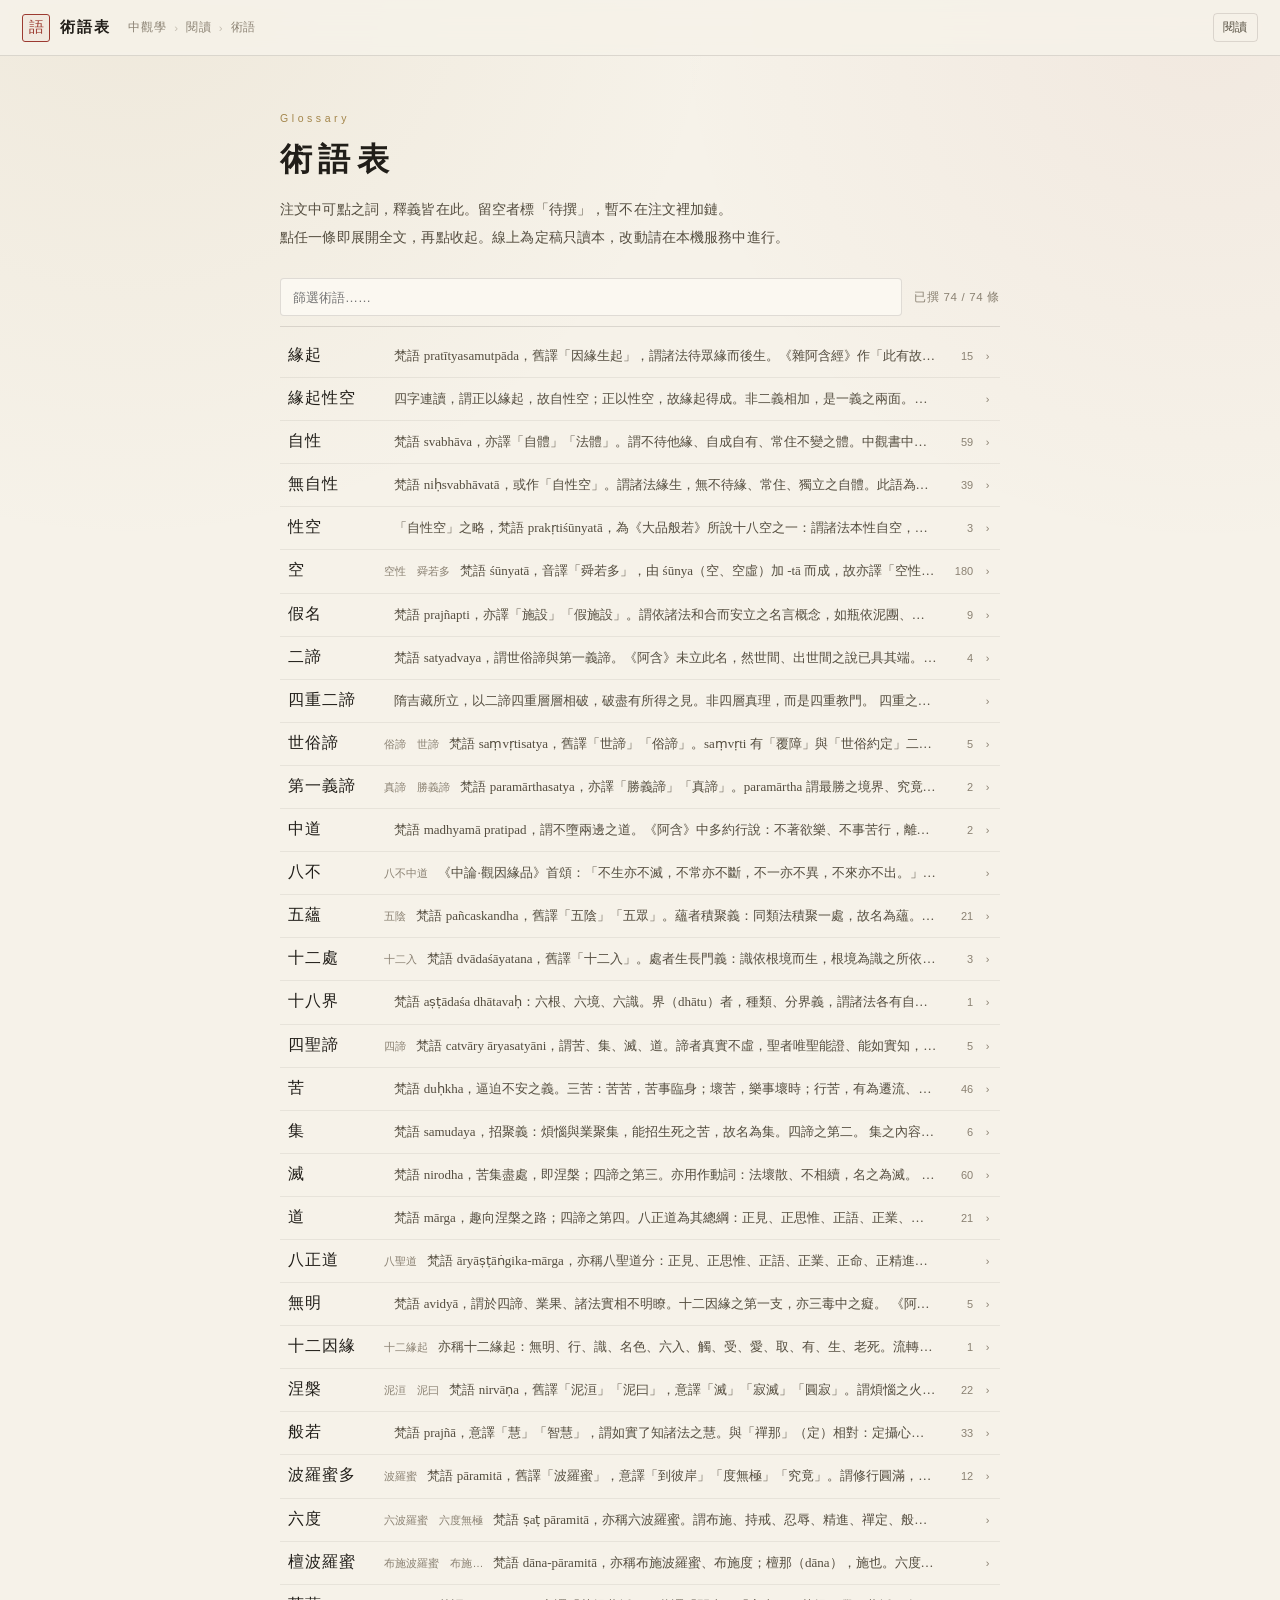
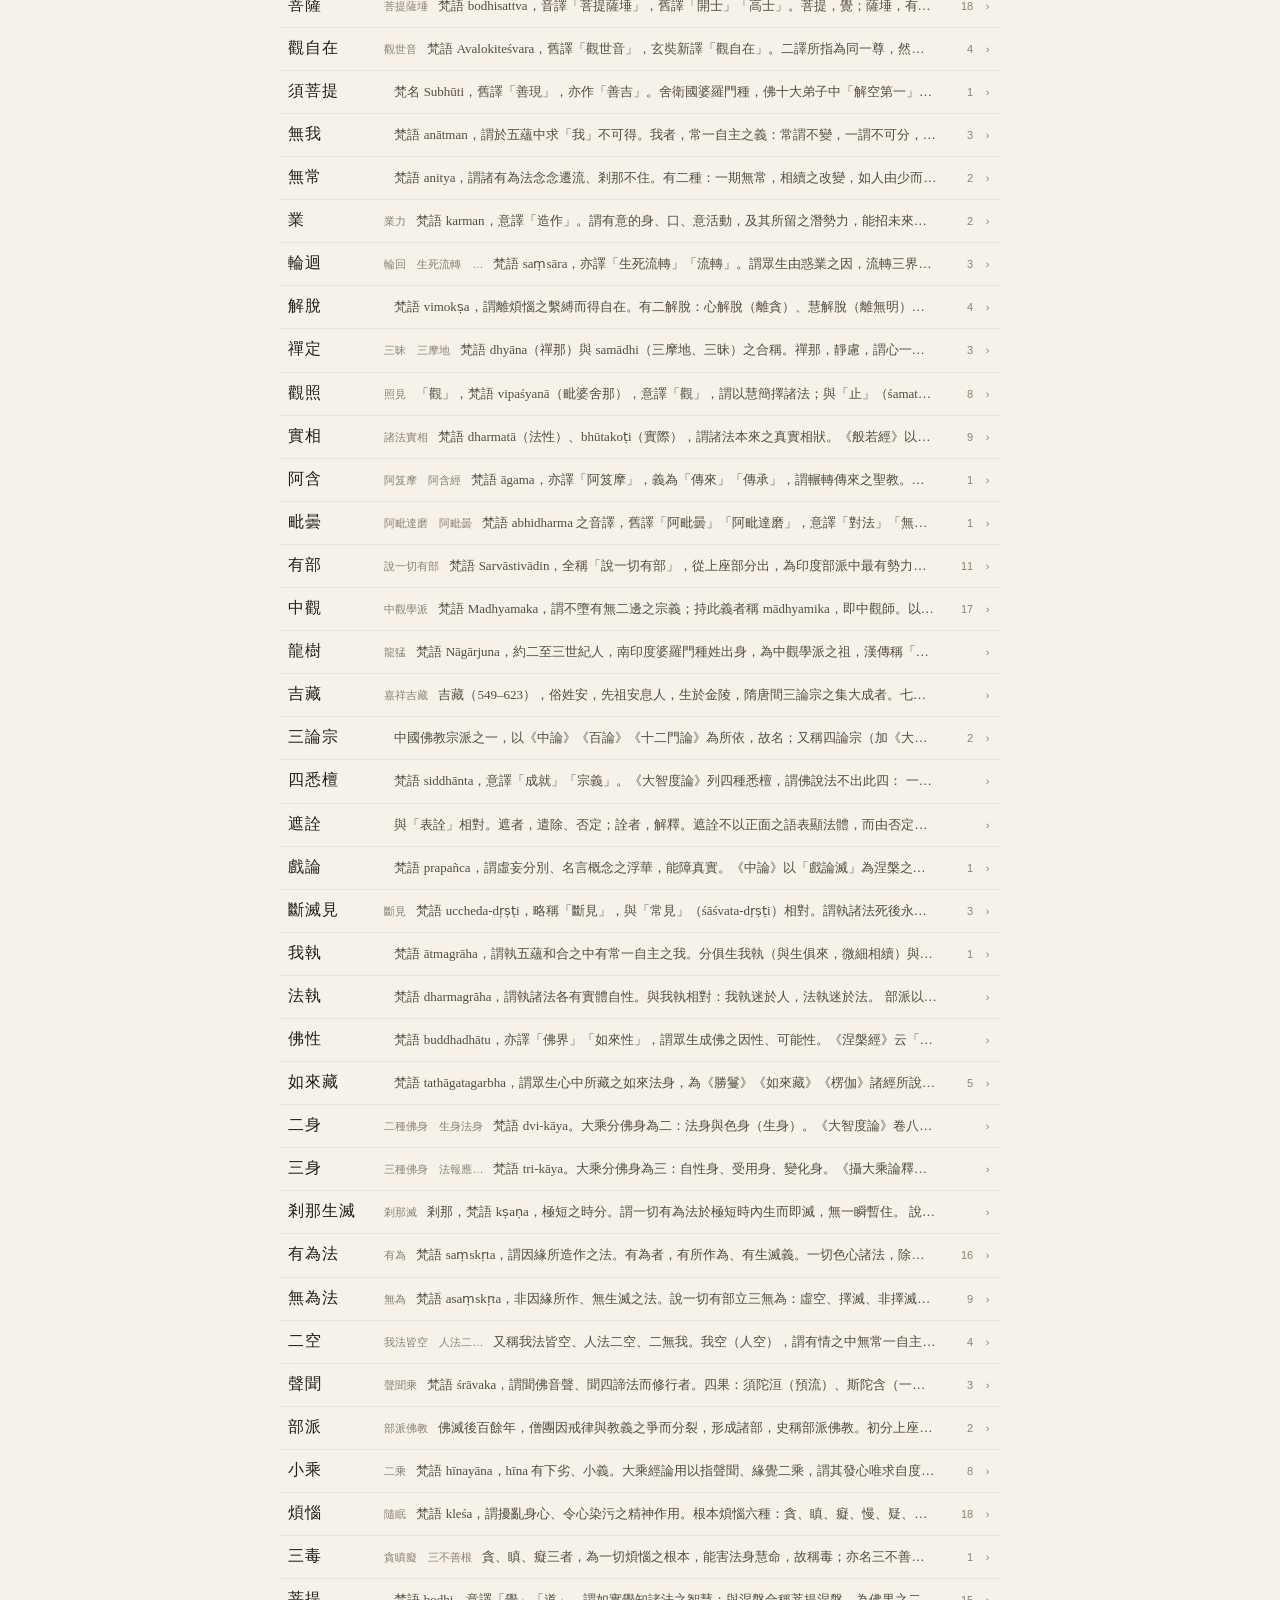
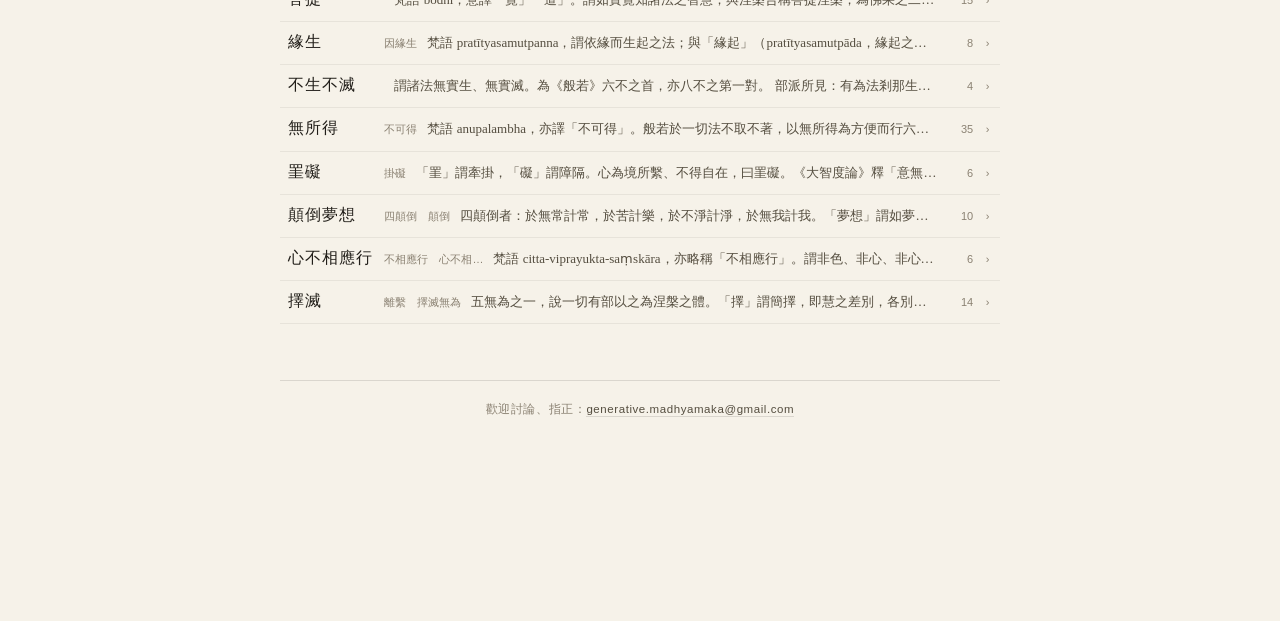
==== commit 69c694ea: "金剛經上線：三十二分白文與注（現至第五分，後文待續）；心經注清行號、補《肇論》色空義；術語表增六度、檀波羅蜜、四重二諦、二身、三身" ====
--- a/glossary.html
+++ b/glossary.html
@@ -4,7 +4,7 @@
 <meta charset="utf-8">
 <meta name="viewport" content="width=device-width, initial-scale=1">
 <title>術語表 · 中觀學</title>
-<link rel="stylesheet" href="assets/reader.css?v=25">
+<link rel="stylesheet" href="assets/reader.css?v=26">
 <style>
 .gpage{padding:56px 22px 200px}
 /* 頂欄是 sticky，錨點與展開後的自動捲動都留出它的高度 */
--- a/assets/reader.css
+++ b/assets/reader.css
@@ -372,3 +372,79 @@
 .lib-wrap .pfoot,.gwrap .pfoot{max-width:none}
 body[data-mode="short"] .pfoot{max-width:640px}
 @media (max-width:720px){ .pfoot{margin-top:40px} }
+
+
+/* ---------- 目次屏（一分一頁之書） ---------- */
+body.frontview #body{max-width:760px}
+.front{padding-top:6px}
+.front-t{
+  font-family:var(--serif);font-size:calc(var(--fs)*1.62);font-weight:600;
+  letter-spacing:.2em;text-align:center;margin:0 0 12px;text-indent:0;
+}
+.front-a{
+  text-align:center;font-family:var(--sans);font-size:11.5px;
+  letter-spacing:.16em;color:var(--ink-3);margin:0 0 8px;
+}
+.front-n{
+  text-align:center;font-family:var(--sans);font-size:11.5px;
+  letter-spacing:.06em;color:var(--ink-3);margin:0 0 32px;
+}
+.front-list{
+  display:grid;grid-template-columns:1fr 1fr;gap:0 40px;
+  border-top:1px solid var(--line);padding-top:16px;
+}
+.front-col{min-width:0}
+.front-i{
+  display:flex;align-items:baseline;gap:10px;padding:10px 2px;
+  border-bottom:1px solid var(--line);text-decoration:none;color:var(--ink);
+  transition:background .16s;
+}
+.front-i i{
+  font-family:var(--sans);font-style:normal;font-size:11px;
+  color:var(--ink-3);min-width:3.4em;letter-spacing:.04em;
+}
+.front-i b{font-weight:400;font-size:calc(var(--fs)*.93);letter-spacing:.14em;flex:1}
+.front-i small{font-family:var(--sans);font-size:10.5px;color:var(--ink-3);letter-spacing:.04em}
+.front-i:hover{background:rgba(156,58,48,.04)}
+.front-i:hover b{color:var(--red)}
+.front-note{
+  margin:26px 0 0;text-align:center;font-family:var(--sans);
+  font-size:11px;color:var(--ink-3);letter-spacing:.05em;line-height:1.9;
+}
+@media (max-width:720px){
+  .front-list{grid-template-columns:1fr;gap:0}
+  .front-t{font-size:calc(var(--fs)*1.34)}
+}
+
+/* 偈頌：底本作兩行，不縮首行，整塊低兩格 */
+.unit.verse{white-space:pre-line;text-indent:0;padding-left:2em;margin-top:.2em}
+
+/* 頁末翻分 */
+.pnav{
+  display:flex;align-items:center;justify-content:space-between;
+  margin:46px 0 0;padding-top:16px;border-top:1px solid var(--line);
+  font-family:var(--sans);font-size:11.5px;letter-spacing:.06em;color:var(--ink-3);
+}
+.pnav a{color:var(--ink-2);text-decoration:none;padding:6px 2px;transition:color .16s}
+.pnav a:hover{color:var(--red)}
+.pnav .pn-c{color:var(--ink-3);letter-spacing:.1em}
+.pnav .pn-x{width:5em}
+
+/* 一分一頁：分題居中作頁題，短分亦有一個重心 */
+.sec-h{text-align:center;margin:4px 0 40px}
+.sec-h .sec-n{
+  display:block;font-family:var(--sans);font-size:11px;
+  letter-spacing:.34em;color:var(--ink-3);margin-bottom:14px;
+}
+.sec-h .sec-t{
+  font-size:calc(var(--fs)*1.22);font-weight:600;letter-spacing:.26em;
+  margin:0 0 14px;text-indent:0;
+}
+.sec-h .sec-p{
+  display:block;font-family:var(--sans);font-size:10.5px;
+  letter-spacing:.08em;color:var(--ink-3);
+}
+@media (max-width:720px){
+  .sec-h{margin-bottom:30px}
+  .sec-h .sec-t{font-size:calc(var(--fs)*1.1);letter-spacing:.18em}
+}
